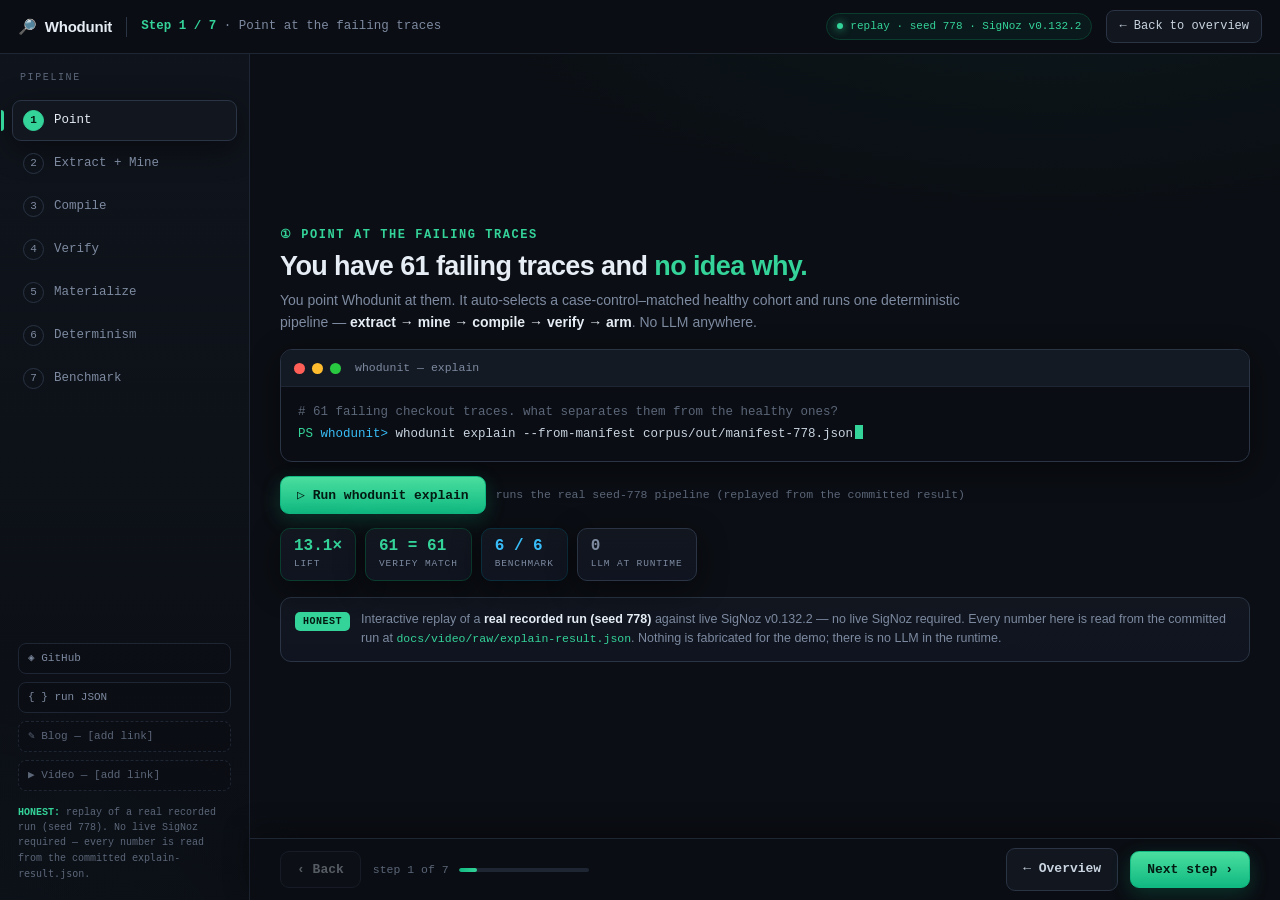
==== replay/app.html @ f4c839e6 "replay: split into a landing page + a recording-friendly app shell Rebuild the Hugging Face static S" ====
<!doctype html>
<html lang="en">
<head>
<meta charset="utf-8" />
<meta name="viewport" content="width=device-width, initial-scale=1" />
<title>Whodunit — Interactive Replay (seed 778)</title>
<meta name="description" content="Step through the real recorded seed-778 Whodunit run: point, mine, compile, verify, materialize, determinism, benchmark." />
<style>
  /* ============================================================
     Whodunit · replay app shell
     THE PAGE NEVER SCROLLS. Only .panel scrolls.
     Self-contained: no CDN, no web fonts, no network requests.
     ============================================================ */
  *, *::before, *::after { box-sizing: border-box; }
  :root{
    --bg:#0b0e14; --bg2:#0d1117; --panel:#11161f; --panel2:#0f1420; --panel3:#0a0d13;
    --line:#1e2633; --line2:#2a3444;
    --ink:#c9d4e0; --ink2:#e6edf5; --dim:#7d8aa0; --dim2:#5b6678;
    --green:#34d399; --green-d:#10b981; --green-dd:#0b3d2e;
    --amber:#d6a45a; --amber-b:#f59e0b; --amber-dd:#3d2c0d;
    --cyan:#38bdf8; --cyan-d:#0b2e3d;
    --red:#f87171; --red-d:#ef4444;
    --mono:"SFMono-Regular",Consolas,"Liberation Mono",Menlo,"DejaVu Sans Mono",monospace;
    --sans:-apple-system,BlinkMacSystemFont,"Segoe UI",Roboto,Helvetica,Arial,sans-serif;
    --shadow:0 8px 30px rgba(0,0,0,.45);
    --topbar-h:54px; --side-w:250px; --foot-h:62px;
  }

  /* ---- THE PAGE NEVER SCROLLS ---- */
  html,body{height:100%;margin:0;padding:0;overflow:hidden;}
  body{
    background:
      radial-gradient(1100px 560px at 82% -12%, rgba(16,185,129,.07), transparent 62%),
      radial-gradient(900px 500px at -12% 108%, rgba(56,189,248,.05), transparent 60%),
      var(--bg);
    color:var(--ink); font-family:var(--sans);
    font-size:14.5px; line-height:1.55; -webkit-font-smoothing:antialiased;
  }
  a{color:var(--cyan); text-decoration:none;}
  a:hover{text-decoration:underline;}
  .mono{font-family:var(--mono);}
  .sr{position:absolute;width:1px;height:1px;overflow:hidden;clip:rect(0,0,0,0);}

  /* ============ shell grid ============ */
  .shell{
    height:100%;
    display:grid;
    grid-template-columns:var(--side-w) 1fr;
    grid-template-rows:var(--topbar-h) 1fr;
    min-height:0;
  }

  /* ---- top bar ---- */
  .topbar{
    grid-column:1 / -1; grid-row:1;
    display:flex;align-items:center;gap:14px;padding:0 18px;
    background:rgba(11,14,20,.92);backdrop-filter:blur(12px);
    border-bottom:1px solid var(--line);z-index:20;min-width:0;
  }
  .wordmark{display:inline-flex;align-items:center;gap:8px;font-weight:800;font-size:15px;
    color:var(--ink2);letter-spacing:-.015em;flex:none;}
  .wordmark:hover{text-decoration:none;}
  .tb-sep{width:1px;height:20px;background:var(--line2);flex:none;}
  .tb-title{font-family:var(--mono);font-size:12.5px;color:var(--dim);min-width:0;overflow:hidden;
    text-overflow:ellipsis;white-space:nowrap;flex:1 1 auto;}
  .tb-title b{color:var(--green);}
  .tb-pill{display:inline-flex;align-items:center;gap:7px;font-family:var(--mono);font-size:11px;color:var(--green);
    border:1px solid var(--green-dd);background:rgba(16,185,129,.07);padding:4px 10px;border-radius:999px;
    white-space:nowrap;flex:none;}
  .tb-pill .dot{width:6px;height:6px;border-radius:50%;background:var(--green);box-shadow:0 0 8px var(--green);
    animation:pulse 2.4s infinite;flex:none;}
  @keyframes pulse{0%,100%{opacity:1}50%{opacity:.32}}
  .tb-back{display:inline-flex;align-items:center;gap:7px;font-family:var(--mono);font-size:12px;
    border:1px solid var(--line2);border-radius:8px;padding:6px 12px;color:var(--ink);background:var(--panel);
    white-space:nowrap;flex:none;transition:.15s;}
  .tb-back:hover{text-decoration:none;color:var(--ink2);border-color:var(--dim2);background:#151b26;}

  /* ---- left sidebar: vertical step rail ---- */
  .sidebar{
    grid-column:1; grid-row:2;
    border-right:1px solid var(--line);
    background:linear-gradient(180deg,rgba(17,22,31,.7),rgba(11,14,20,.4));
    overflow-y:auto; overflow-x:hidden; min-height:0;
    padding:16px 12px 18px; display:flex; flex-direction:column; gap:14px;
  }
  .rail-lab{font-family:var(--mono);font-size:10px;color:var(--dim2);letter-spacing:.16em;
    text-transform:uppercase;padding:0 8px;}
  .rail{display:flex;flex-direction:column;gap:2px;}
  .step-btn{position:relative;font-family:var(--mono);font-size:12.5px;color:var(--dim);background:transparent;
    border:1px solid transparent;border-radius:9px;padding:9px 10px;cursor:pointer;
    display:flex;align-items:center;gap:10px;text-align:left;width:100%;transition:.15s;}
  .step-btn .n{width:21px;height:21px;border-radius:50%;border:1px solid var(--line2);display:grid;
    place-items:center;font-size:11px;color:var(--dim);flex:none;transition:.15s;}
  .step-btn .lbl{min-width:0;overflow:hidden;text-overflow:ellipsis;white-space:nowrap;}
  .step-btn:hover{color:var(--ink2);background:rgba(255,255,255,.028);}
  .step-btn.done .n{background:var(--green-dd);border-color:var(--green-d);color:var(--green);}
  .step-btn.active{color:var(--ink2);background:var(--panel);border-color:var(--line2);box-shadow:var(--shadow);}
  .step-btn.active .n{background:var(--green);border-color:var(--green);color:#031a12;font-weight:800;}
  .step-btn.active::before{content:"";position:absolute;left:-12px;top:9px;bottom:9px;width:3px;
    border-radius:0 3px 3px 0;background:var(--green);}
  .rail-foot{margin-top:auto;display:flex;flex-direction:column;gap:8px;padding:0 6px;}
  .rail-foot a, .rail-foot span.ph{display:flex;align-items:center;gap:7px;font-family:var(--mono);font-size:11px;
    color:var(--dim);border:1px solid var(--line);border-radius:8px;padding:6px 9px;background:rgba(10,13,19,.5);}
  .rail-foot a:hover{color:var(--ink2);border-color:var(--line2);text-decoration:none;}
  .rail-foot span.ph{color:var(--dim2);border-style:dashed;}
  .rail-honest{font-family:var(--mono);font-size:10px;color:var(--dim2);line-height:1.5;padding:0 6px;}
  .rail-honest b{color:var(--green);}

  /* ---- stage column: panel (scrolls) + footbar (fixed) ---- */
  .stage{grid-column:2; grid-row:2; display:flex; flex-direction:column; min-height:0; min-width:0;}
  .panel{
    flex:1 1 auto; min-height:0; overflow-y:auto; overflow-x:hidden;
    padding:26px 30px 30px; scroll-behavior:auto;
    display:flex;
  }
  /* margin:auto (not justify-content) so a step taller than the panel is never
     clipped — auto margins resolve to 0 when free space is negative. */
  .panel-in{width:100%;max-width:1040px;margin:auto;}
  .footbar{
    flex:none;height:var(--foot-h);display:flex;align-items:center;gap:12px;padding:0 30px;
    border-top:1px solid var(--line);background:rgba(11,14,20,.94);backdrop-filter:blur(12px);
    box-shadow:0 -8px 26px rgba(0,0,0,.34);z-index:15;
  }
  .footbar .spacer{flex:1 1 auto;}
  .progress{display:flex;align-items:center;gap:10px;font-family:var(--mono);font-size:11.5px;color:var(--dim2);
    min-width:0;overflow:hidden;white-space:nowrap;}
  .pbar{width:130px;height:4px;border-radius:99px;background:var(--line);overflow:hidden;flex:none;}
  .pbar i{display:block;height:100%;background:linear-gradient(90deg,var(--green-d),var(--green));
    border-radius:99px;transition:width .34s cubic-bezier(.2,.7,.3,1);}

  /* ---- screens: cross-fade swap ---- */
  .screen{display:none;}
  .screen.active{display:block;animation:swapIn .34s cubic-bezier(.2,.7,.3,1) both;}
  @keyframes swapIn{from{opacity:0;transform:translateY(10px) scale(.995);}to{opacity:1;transform:none;}}
  @media (prefers-reduced-motion: reduce){ .screen.active{animation:none;} }
  .screen h2{font-size:12px;font-family:var(--mono);color:var(--green);letter-spacing:.13em;
    text-transform:uppercase;margin:0 0 6px;font-weight:700;}
  .screen .lead{color:var(--dim);font-size:14px;margin:0 0 16px;max-width:88ch;}
  .screen .lead b{color:var(--ink2);}
  .screen .lead code{font-family:var(--mono);font-size:13px;color:var(--green);}
  .screen h1.st{font-size:clamp(20px,2.6vw,27px);line-height:1.15;letter-spacing:-.022em;font-weight:800;
    color:var(--ink2);margin:0 0 8px;}
  .screen h1.st .accent{color:var(--green);}

  /* ---- buttons ---- */
  .btn{font-family:var(--mono);font-size:13px;cursor:pointer;border-radius:9px;padding:10px 16px;font-weight:600;
    border:1px solid var(--green-d);background:linear-gradient(180deg,rgba(16,185,129,.18),rgba(16,185,129,.05));
    color:var(--green);transition:.15s;white-space:nowrap;}
  .btn:hover{background:rgba(16,185,129,.24);box-shadow:0 0 0 3px rgba(16,185,129,.12);}
  .btn:active{transform:translateY(1px);}
  .btn[disabled]{opacity:.4;cursor:default;box-shadow:none;}
  .btn.ghost{border-color:var(--line2);color:var(--ink);background:var(--panel);}
  .btn.ghost:hover{border-color:var(--dim);background:#151b26;box-shadow:none;}
  .btn.ghost[disabled]:hover{background:var(--panel);border-color:var(--line2);}
  .btn.solid{border-color:var(--green-d);color:#031a12;background:linear-gradient(180deg,#4ade9f,var(--green-d));
    box-shadow:0 6px 20px rgba(16,185,129,.22);}
  .btn.solid:hover{box-shadow:0 8px 26px rgba(16,185,129,.3);}
  .btn.cyan{border-color:var(--cyan);color:var(--cyan);background:linear-gradient(180deg,rgba(56,189,248,.14),rgba(56,189,248,.04));}
  .btn.cyan:hover{background:rgba(56,189,248,.2);box-shadow:0 0 0 3px rgba(56,189,248,.12);}
  .actions{display:flex;flex-wrap:wrap;gap:10px;margin-top:14px;align-items:center;}
  .actions .hint{font-family:var(--mono);font-size:11.5px;color:var(--dim2);}

  /* ---- terminal window ---- */
  .term{background:var(--panel3);border:1px solid var(--line2);border-radius:12px;box-shadow:var(--shadow);overflow:hidden;}
  .term-bar{display:flex;align-items:center;gap:8px;padding:9px 13px;background:#141a24;border-bottom:1px solid var(--line);}
  .term-bar .tl{display:flex;gap:7px;}
  .term-bar .tl i{width:11px;height:11px;border-radius:50%;display:block;}
  .tl .r{background:#ff5f57}.tl .y{background:#febc2e}.tl .g{background:#28c840}
  .term-bar .ttl{font-family:var(--mono);font-size:11.5px;color:var(--dim);margin-left:6px;}
  .term-body{padding:15px 17px;font-family:var(--mono);font-size:12.5px;line-height:1.75;overflow-x:auto;}
  .term-body .prompt{color:var(--green);}
  .term-body .path{color:var(--cyan);}
  .term-body .muted{color:var(--dim2);}
  .caret{display:inline-block;width:8px;height:14px;background:var(--green);vertical-align:-2px;
    animation:blink 1.05s step-end infinite;margin-left:2px;}
  @keyframes blink{50%{opacity:0}}
  .reveal{max-height:0;overflow:hidden;transition:max-height .5s ease, opacity .4s ease;opacity:0;}
  .reveal.show{max-height:600px;opacity:1;}

  .chips{display:flex;flex-wrap:wrap;gap:9px;margin:14px 0 0;}
  .chip{display:flex;flex-direction:column;gap:2px;border:1px solid var(--line2);
    background:linear-gradient(180deg,var(--panel),var(--panel2));border-radius:10px;padding:8px 13px;box-shadow:var(--shadow);}
  .chip .cv{font-family:var(--mono);font-weight:800;font-size:16px;color:var(--ink2);line-height:1.15;}
  .chip .cl{font-family:var(--mono);font-size:9.5px;color:var(--dim);letter-spacing:.09em;text-transform:uppercase;}
  .chip.c-green{border-color:var(--green-dd);} .chip.c-green .cv{color:var(--green);}
  .chip.c-blue{border-color:var(--cyan-d);} .chip.c-blue .cv{color:var(--cyan);}
  .chip.c-dim .cv{color:var(--dim);}

  /* ---- verdict banner ---- */
  .verdict{border:1px solid var(--green-d);border-radius:10px;background:rgba(16,185,129,.06);padding:12px 15px;margin:0 0 13px;}
  .verdict .vh{font-family:var(--mono);color:var(--green);font-size:10.5px;letter-spacing:.15em;text-transform:uppercase;margin-bottom:4px;}
  .verdict .vt{font-family:var(--mono);font-size:13.5px;color:var(--ink2);}
  .verdict .vt .hl{color:var(--green);font-weight:700;}

  /* ---- elimination board ---- */
  .board-wrap{overflow-x:auto;border:1px solid var(--line2);border-radius:10px;background:var(--panel3);}
  table.board{border-collapse:collapse;width:100%;font-family:var(--mono);font-size:12px;min-width:780px;}
  table.board th{text-align:left;color:var(--ink2);font-weight:700;padding:10px 12px;border-bottom:1px solid var(--line2);background:#121822;}
  table.board th.num, table.board td.num{text-align:right;}
  table.board td{padding:7px 12px;border-bottom:1px solid rgba(30,38,51,.6);color:var(--green);vertical-align:top;}
  table.board tr.win td{background:rgba(16,185,129,.1);color:var(--green);font-weight:700;}
  table.board tr.win td:first-child{border-left:3px solid var(--green);}
  table.board td.mark{color:var(--dim2);width:26px;text-align:center;}
  table.board tr.miss td{color:var(--amber);}
  table.board tr.miss td.cand{text-decoration:line-through;text-decoration-color:rgba(214,164,90,.5);}
  table.board tr.miss td.mark{color:var(--amber);}
  table.board tbody tr:not(.win):not(.miss):nth-of-type(even) td{background:rgba(255,255,255,.022);}
  .board-foot{font-family:var(--mono);font-size:11.5px;color:var(--dim);padding:10px 13px;border-top:1px solid var(--line2);
    display:flex;flex-wrap:wrap;gap:14px;justify-content:space-between;}
  .board-foot b{color:var(--ink2);}
  .cost{color:var(--cyan);}
  .note{font-family:var(--mono);font-size:11.5px;color:var(--dim2);margin-top:9px;line-height:1.6;}
  .note b{color:var(--ink);}
  .note code{color:var(--green);}

  /* ---- compile ---- */
  .grid2{display:grid;grid-template-columns:1fr;gap:14px;}
  @media(min-width:900px){.grid2{grid-template-columns:1fr 1fr;}}
  .card{border:1px solid var(--line2);background:var(--panel);border-radius:11px;padding:14px 15px;}
  .card h3{margin:0 0 9px;font-size:11px;font-family:var(--mono);color:var(--dim);letter-spacing:.11em;text-transform:uppercase;}
  .expr{font-family:var(--mono);font-size:clamp(18px,3vw,26px);text-align:center;padding:16px 8px 8px;color:var(--ink2);letter-spacing:.02em;}
  .expr .op{color:var(--green);} .expr .A{color:#7dd3fc;} .expr .B{color:#86efac;} .expr .C{color:var(--amber-b);}
  .rsf{text-align:center;font-family:var(--mono);font-size:12px;color:var(--dim);padding-bottom:8px;}
  .rsf b{color:var(--cyan);}
  .leaf{font-family:var(--mono);font-size:12px;padding:8px 0;border-bottom:1px solid var(--line);display:flex;gap:10px;align-items:baseline;}
  .leaf:last-child{border-bottom:0;}
  .leaf .lk{flex:none;width:16px;height:16px;border-radius:4px;display:grid;place-items:center;font-size:10.5px;font-weight:800;color:#08111a;}
  .leaf .lk.A{background:#7dd3fc;} .leaf .lk.B{background:#86efac;} .leaf .lk.C{background:var(--amber-b);}
  .leaf code{color:var(--ink2);word-break:break-word;}

  /* ---- verify receipt ---- */
  .receipt{border:1px solid var(--line2);border-top:3px solid var(--amber-b);border-radius:14px;
    background:linear-gradient(180deg,var(--panel3),#0c1017);padding:22px;text-align:center;box-shadow:var(--shadow);}
  .receipt .rr{display:inline-flex;flex-wrap:wrap;gap:0;align-items:stretch;border:1px solid var(--line2);border-radius:12px;overflow:hidden;}
  .receipt .cell{padding:15px 24px;border-right:1px solid var(--line2);min-width:118px;}
  .receipt .cell:last-child{border-right:0;}
  .receipt .cell .lab{font-family:var(--mono);font-size:10.5px;color:var(--dim);letter-spacing:.12em;text-transform:uppercase;}
  .receipt .cell .val{font-family:var(--mono);font-size:30px;font-weight:800;color:var(--ink2);margin-top:4px;line-height:1.05;}
  .receipt .cell.match{background:rgba(16,185,129,.1);}
  .receipt .cell.match .val{color:var(--green);}
  .receipt .cell.match .val::before{content:"✓ ";}
  .receipt .snap{opacity:0;transform:scale(.6) translateY(8px);transition:transform .45s cubic-bezier(.2,1.3,.4,1),opacity .4s;}
  .receipt .snap.in{opacity:1;transform:none;}
  .receipt .prec{margin-top:17px;font-family:var(--mono);font-size:13.5px;color:var(--dim);opacity:0;transition:opacity .5s;}
  .receipt .prec.in{opacity:1;}
  .receipt .prec b{color:var(--green);font-size:17px;}
  .receipt .costline{margin-top:8px;font-family:var(--mono);font-size:11.5px;color:var(--cyan);opacity:0;transition:opacity .5s;}
  .receipt .costline.in{opacity:1;}
  .glow{animation:glow 1.6s ease;}
  @keyframes glow{0%{box-shadow:0 0 0 0 rgba(16,185,129,.5)}100%{box-shadow:0 0 0 22px rgba(16,185,129,0)}}
  #btnVerify{border-color:var(--amber-b);color:var(--amber-b);background:linear-gradient(180deg,rgba(245,158,11,.18),rgba(245,158,11,.05));}
  #btnVerify:hover{background:rgba(245,158,11,.24);box-shadow:0 0 0 3px rgba(245,158,11,.14);}
  section.screen[data-step="3"] h2{color:var(--amber-b);}
  section.screen[data-step="3"] .lead b{color:var(--amber-b);}

  /* ---- materialize ---- */
  section.screen[data-step="4"] h2{color:var(--cyan);}
  .tabs{display:flex;gap:6px;margin-bottom:13px;flex-wrap:wrap;}
  .tab{font-family:var(--mono);font-size:12px;color:var(--dim);background:var(--panel);border:1px solid var(--line2);
    border-radius:8px;padding:8px 13px;cursor:pointer;transition:.15s;}
  .tab:hover{color:var(--ink2);}
  .tab.active{color:var(--cyan);border-color:var(--cyan);background:var(--cyan-d);}
  .tpane{display:none;} .tpane.active{display:block;}
  .permalink{font-family:var(--mono);font-size:11px;word-break:break-all;color:var(--dim);background:var(--panel3);
    border:1px solid var(--line);border-top:3px solid var(--cyan);border-radius:9px;padding:12px 14px;max-height:132px;overflow:auto;}
  .permalink .host{color:var(--cyan);}
  .json{font-family:var(--mono);font-size:11.5px;line-height:1.65;background:var(--panel3);border:1px solid var(--line);
    border-radius:10px;padding:14px;overflow-x:auto;white-space:pre;}
  .json .k{color:#7dd3fc;} .json .s{color:var(--green);} .json .fire{color:var(--red);font-weight:700;}
  .firing-pill{display:inline-flex;align-items:center;gap:8px;font-family:var(--mono);font-size:11.5px;color:var(--amber-b);
    border:1px solid #5a4114;background:rgba(245,158,11,.09);border-radius:999px;padding:5px 12px;margin-bottom:11px;}
  .firing-pill .d{width:7px;height:7px;border-radius:50%;background:var(--amber-b);box-shadow:0 0 8px var(--amber-b);animation:pulse 1.3s infinite;}
  .firing-pill .sev{color:var(--red);font-weight:700;}
  details.jdetails{border:1px solid var(--line);border-radius:10px;background:var(--panel3);overflow:hidden;}
  details.jdetails > summary{list-style:none;cursor:pointer;font-family:var(--mono);font-size:11.5px;color:var(--dim);
    padding:10px 13px;display:flex;align-items:center;gap:8px;user-select:none;background:var(--panel);}
  details.jdetails > summary::-webkit-details-marker{display:none;}
  details.jdetails > summary::before{content:"▸";color:var(--amber-b);transition:transform .18s;}
  details.jdetails[open] > summary::before{transform:rotate(90deg);}
  details.jdetails > summary:hover{color:var(--ink2);}
  details.jdetails .json{border:0;border-radius:0;border-top:1px solid var(--line);}
  .tpane[data-t="alert"] .json{border-top:3px solid var(--amber-b);}
  .shot{border:1px solid var(--line2);border-radius:10px;overflow:hidden;margin-top:11px;}
  .shot img{display:block;width:100%;height:auto;}
  .shot .cap{font-family:var(--mono);font-size:11px;color:var(--dim);padding:8px 12px;background:var(--panel);border-top:1px solid var(--line);}
  details.shotbox{border:1px solid var(--line);border-radius:10px;background:var(--panel3);overflow:hidden;margin-top:12px;}
  details.shotbox > summary{list-style:none;cursor:pointer;font-family:var(--mono);font-size:11.5px;color:var(--dim);
    padding:10px 13px;display:flex;align-items:center;gap:8px;user-select:none;background:var(--panel);}
  details.shotbox > summary::-webkit-details-marker{display:none;}
  details.shotbox > summary::before{content:"▸";color:var(--green);transition:transform .18s;}
  details.shotbox[open] > summary::before{transform:rotate(90deg);}
  details.shotbox > summary:hover{color:var(--ink2);}
  details.shotbox img{display:block;width:100%;height:auto;border-top:1px solid var(--line);}

  /* ---- determinism ---- */
  .hashbox{border:1px solid var(--line2);border-radius:12px;background:var(--panel3);padding:20px;text-align:center;box-shadow:var(--shadow);}
  .hashbox .hl{font-family:var(--mono);font-size:10.5px;color:var(--dim);letter-spacing:.13em;text-transform:uppercase;}
  .hashval{font-family:var(--mono);font-size:clamp(11px,2.2vw,16px);word-break:break-all;color:var(--green);
    margin:11px auto;max-width:640px;letter-spacing:.5px;transition:opacity .3s;}
  .runrow{display:flex;flex-wrap:wrap;gap:10px;align-items:center;justify-content:center;margin-top:4px;}
  .runlog{font-family:var(--mono);font-size:11.5px;color:var(--dim);margin:14px auto 0;text-align:left;max-width:640px;}
  .runlog div{padding:3px 0;border-bottom:1px solid var(--line);}
  .runlog .ok{color:var(--green);}

  /* ---- benchmark ---- */
  .bench-wrap{overflow-x:auto;border:1px solid var(--line2);border-radius:10px;background:var(--panel3);}
  table.bench{border-collapse:collapse;width:100%;font-family:var(--mono);font-size:12px;min-width:720px;}
  table.bench th{background:#121822;color:var(--ink2);text-align:left;padding:10px 12px;border-bottom:1px solid var(--line2);font-weight:700;}
  table.bench td{padding:9px 12px;border-bottom:1px solid rgba(30,38,51,.6);color:var(--dim);}
  table.bench tr:last-child td{border-bottom:0;}
  table.bench td.ok{color:var(--green);font-weight:700;}
  table.bench td.abst{color:var(--cyan);}
  table.bench .fail{color:var(--amber);}
  table.bench tr.flag td{background:rgba(16,185,129,.05);}
  .bench-tot{font-family:var(--mono);font-size:12.5px;color:var(--green);margin-top:12px;text-align:center;font-weight:700;}

  /* ---- honest strip inside panel ---- */
  .honest-inline{border:1px solid var(--line2);background:linear-gradient(180deg,var(--panel),var(--panel2));
    border-radius:11px;padding:12px 14px;margin:16px 0 0;font-size:12.5px;color:var(--dim);
    display:flex;gap:11px;align-items:flex-start;}
  .honest-inline .badge{flex:none;font-family:var(--mono);font-size:10px;color:#031a12;background:var(--green);
    border-radius:5px;padding:2px 8px;font-weight:800;margin-top:2px;letter-spacing:.05em;}
  .honest-inline b{color:var(--ink2);}
  .honest-inline code{color:var(--green);font-family:var(--mono);font-size:11.5px;}

  /* ============ mobile: sidebar → horizontal rail ============ */
  @media(max-width:820px){
    :root{--topbar-h:50px; --foot-h:58px;}
    .shell{grid-template-columns:1fr; grid-template-rows:var(--topbar-h) auto 1fr;}
    .topbar{grid-column:1;grid-row:1;padding:0 12px;gap:9px;}
    .tb-title{display:none;}
    .tb-pill{display:none;}
    .sidebar{
      grid-column:1;grid-row:2;border-right:0;border-bottom:1px solid var(--line);
      flex-direction:row;align-items:center;gap:0;padding:8px 10px;
      overflow-x:auto;overflow-y:hidden;
    }
    .rail-lab, .rail-foot, .rail-honest{display:none;}
    .rail{flex-direction:row;gap:6px;min-width:max-content;}
    .step-btn{padding:7px 11px;font-size:12px;}
    .step-btn.active::before{display:none;}
    .stage{grid-column:1;grid-row:3;}
    .panel{padding:18px 14px 22px;}
    .footbar{padding:0 14px;gap:9px;}
    .progress .ptxt{display:none;}
    .pbar{width:74px;}
    .btn{padding:9px 13px;font-size:12.5px;}
  }
  @media(max-width:440px){
    .wordmark span{display:none;}
    .receipt .cell{padding:12px 15px;min-width:96px;}
    .receipt .cell .val{font-size:24px;}
  }
</style>
</head>
<body>

<div class="shell">

  <!-- ================= top bar ================= -->
  <header class="topbar">
    <a class="wordmark" href="index.html">🔎 <span>Whodunit</span></a>
    <span class="tb-sep"></span>
    <div class="tb-title" id="tbTitle"><b>Step 1 / 7</b> · Point at the failing traces</div>
    <span class="tb-pill"><span class="dot"></span>replay · seed 778 · SigNoz v0.132.2</span>
    <a class="tb-back" href="index.html">← Back to overview</a>
  </header>

  <!-- ================= left sidebar (step rail) ================= -->
  <aside class="sidebar" aria-label="Pipeline steps">
    <div class="rail-lab">Pipeline</div>
    <div class="rail" id="rail"></div>
    <div class="rail-foot">
      <a href="https://github.com/wiz-abhi/WhodUnit" target="_blank" rel="noopener">◈ GitHub</a>
      <a href="data/explain-result.json" target="_blank" rel="noopener">{ } run JSON</a>
      <span class="ph" title="Fill in after publishing">✎ Blog — [add link]</span>
      <span class="ph" title="Fill in after uploading">▶ Video — [add link]</span>
    </div>
    <div class="rail-honest"><b>HONEST:</b> replay of a real recorded run (seed 778). No live SigNoz required — every number is read from the committed <code>explain-result.json</code>.</div>
  </aside>

  <!-- ================= stage: scrollable panel + fixed footbar ================= -->
  <section class="stage">

    <div class="panel" id="panel">
      <div class="panel-in">

        <!-- 0 · POINT -->
        <section class="screen active" data-step="0">
          <h2>① Point at the failing traces</h2>
          <h1 class="st">You have 61 failing traces and <span class="accent">no idea why.</span></h1>
          <p class="lead">You point Whodunit at them. It auto-selects a case-control–matched healthy cohort and runs one deterministic pipeline — <b>extract → mine → compile → verify → arm</b>. No LLM anywhere.</p>
          <div class="term">
            <div class="term-bar"><span class="tl"><i class="r"></i><i class="y"></i><i class="g"></i></span><span class="ttl">whodunit — explain</span></div>
            <div class="term-body">
              <div><span class="muted"># 61 failing checkout traces. what separates them from the healthy ones?</span></div>
              <div><span class="prompt">PS</span> <span class="path">whodunit&gt;</span> whodunit explain --from-manifest corpus/out/manifest-778.json<span id="caret0" class="caret"></span></div>
              <div id="run0out" class="reveal"></div>
            </div>
          </div>
          <div class="actions">
            <button class="btn solid" id="btnRun0">▷ Run whodunit explain</button>
            <span class="hint">runs the real seed-778 pipeline (replayed from the committed result)</span>
          </div>
          <div class="chips">
            <div class="chip c-green"><span class="cv">13.1×</span><span class="cl">lift</span></div>
            <div class="chip c-green"><span class="cv">61 = 61</span><span class="cl">verify match</span></div>
            <div class="chip c-blue"><span class="cv">6 / 6</span><span class="cl">benchmark</span></div>
            <div class="chip c-dim"><span class="cv">0</span><span class="cl">LLM at runtime</span></div>
          </div>
          <div class="honest-inline">
            <span class="badge">HONEST</span>
            <div>Interactive replay of a <b>real recorded run (seed 778)</b> against live SigNoz v0.132.2 — no live SigNoz required. Every number here is read from the committed run at <code>docs/video/raw/explain-result.json</code>. Nothing is fabricated for the demo; there is no LLM in the runtime.</div>
          </div>
        </section>

        <!-- 1 · EXTRACT + MINE -->
        <section class="screen" data-step="1">
          <h2>② Extract + mine → the elimination board</h2>
          <p class="lead">One <b>clickhouse_sql</b> scan builds a per-trace boolean matrix (span predicates, parent→child edges, log features — joined by <code>trace_id</code> in the same store). FP-growth then enumerates the <b>complete</b> itemset lattice before any test runs, so the FDR control is valid. It shows its work: the obvious single-predicate answers are eliminated because each appears in <b>both</b> cohorts. Only the conjunction survives.</p>

          <div class="verdict">
            <div class="vh">whodunit · verdict</div>
            <div class="vt"><span class="hl">DISCRIMINATOR</span> — the culprit is WITH edge <span class="hl">payment ⇒ redis-retry</span> AND WITHOUT <span class="hl">flag-service</span> &nbsp;(lift <span class="hl">13.1×</span>)</div>
          </div>

          <div class="board-wrap">
            <table class="board" id="boardTable">
              <thead><tr>
                <th class="mark"></th><th>candidate itemset</th>
                <th class="num">lift</th><th class="num">95% CI</th>
                <th class="num">bad</th><th class="num">healthy</th><th>verdict</th>
              </tr></thead>
              <tbody id="boardBody"></tbody>
            </table>
            <div class="board-foot">
              <span><b id="famN">7,806</b> candidate itemsets enumerated · <b id="featN">36</b> features · <b id="survN">6</b> survivors</span>
              <span class="cost">cost meter: one scan, <b id="rowsN" style="color:var(--cyan)">163,464</b> rows, <b id="msN" style="color:var(--cyan)">1,843</b> ms</span>
            </div>
          </div>
          <p class="note">Rows marked <span style="color:var(--amber)">✗</span> are near-misses struck out: adding a duration bucket to the winning pair changes nothing (same 61 / 0), so they are dominated and pruned. Single-predicate candidates never even reach here — each appears in both cohorts.</p>
          <details class="shotbox">
            <summary>the same board, as the CLI actually printed it</summary>
            <img src="assets/elimination-board.png" alt="The Whodunit CLI elimination board" loading="lazy" />
          </details>
        </section>

        <!-- 2 · COMPILE -->
        <section class="screen" data-step="2">
          <h2>③ Compile → a trace-operator query you own</h2>
          <p class="lead">The crown jewel. The winning itemset is lowered into a valid SigNoz <b>builder_trace_operator</b> envelope — respecting engine constraints (operator direction, left-bias, trace-scoped NOT) that were recovered by probing the live v0.132.2 engine.</p>
          <div class="grid2">
            <div class="card">
              <h3>compiled expression</h3>
              <div class="expr">( <span class="A">A</span> <span class="op">⇒</span> <span class="B">B</span> ) <span class="op">&amp;&amp;</span> <span class="op">NOT</span> <span class="C">C</span></div>
              <div class="rsf">returnSpansFrom = <b>A</b> &nbsp;·&nbsp; count_distinct(trace_id)</div>
            </div>
            <div class="card">
              <h3>leaf queries</h3>
              <div class="leaf"><span class="lk A">A</span><code>service.name = 'shop-payment'</code></div>
              <div class="leaf"><span class="lk B">B</span><code>name = 'redis-retry'</code></div>
              <div class="leaf"><span class="lk C">C</span><code>service.name = 'shop-flag-service' AND name = 'GET /flags/evaluate'</code></div>
            </div>
          </div>
          <p class="note">⇒ is the <b>direct</b> (single-hop) descendant operator; the outcome operand is normalised <b>left</b> so a real Trace Explorer link returns the right spans. Absence is only expressible anchored to a positive operand — a bare <code>NOT C</code> returns zero and is refused.</p>
        </section>

        <!-- 3 · VERIFY -->
        <section class="screen" data-step="3">
          <h2>④ Verify — mined vs the live engine</h2>
          <p class="lead">The synthesized query is not trusted — it is <b>run against SigNoz</b> as a scalar <code>count_distinct(trace_id)</code> and asserted equal to the miner's own local count. This is the differential receipt. It is the whole thesis in one row.</p>
          <div class="receipt" id="receipt">
            <div class="rr">
              <div class="cell snap" data-d="0"><div class="lab">mined</div><div class="val">61</div></div>
              <div class="cell snap" data-d="1"><div class="lab">SigNoz</div><div class="val">61</div></div>
              <div class="cell match snap" data-d="2"><div class="lab">verdict</div><div class="val">MATCH</div></div>
            </div>
            <div class="prec" id="precLine">precision <b>1.00</b> &nbsp;·&nbsp; recall <b>1.00</b> &nbsp;·&nbsp; 61 bad / 0 healthy</div>
            <div class="costline" id="costLine">verified live · 46,805 rows scanned</div>
          </div>
          <div class="actions">
            <button class="btn" id="btnVerify">▷ Run differential verification</button>
            <span class="hint">the flat baseline returns precision 0.17 here — it cannot see the conjunction</span>
          </div>
        </section>

        <!-- 4 · MATERIALIZE -->
        <section class="screen" data-step="4">
          <h2>⑤ Materialize — the artifact, not a paragraph</h2>
          <p class="lead">The deliverable is a Query Builder artifact you keep: a Trace Explorer permalink, a dashboard panel, and an armed v2alpha1 alert whose webhook fired end-to-end at <b>t+182s</b>.</p>
          <div class="tabs">
            <button class="tab active" data-t="perm">Trace Explorer permalink</button>
            <button class="tab" data-t="alert">Armed alert · firing webhook</button>
          </div>
          <div class="tpane active" data-t="perm">
            <div class="permalink" id="permBox"></div>
            <a class="btn cyan" id="permOpen" href="#" target="_blank" rel="noopener" style="display:inline-block;margin-top:11px;text-decoration:none;">↗ Open in a real SigNoz UI</a>
            <p class="note">This is the exact link Whodunit emitted (from <code>docs/video/raw/permalink.txt</code>). It resolves against a running SigNoz at <b style="color:var(--cyan)">localhost:8080</b> — the dev stack the run was recorded on — so it opens a real Trace Explorer, not a mock.</p>
            <div class="shot"><img src="assets/operator-probe.png" alt="Trace-operator query executing in the SigNoz Query Builder" loading="lazy" /><div class="cap">the compiled (A ⇒ B) &amp;&amp; NOT C running live in the SigNoz Query Builder</div></div>
          </div>
          <div class="tpane" data-t="alert">
            <div class="firing-pill"><span class="d"></span>FIRING · <span class="sev">critical</span> · caught at POST /whodunit (4,282 B)</div>
            <details class="jdetails" open>
              <summary>webhook payload · docs/video/raw/webhook.log</summary>
              <div class="json" id="webhookBox"></div>
            </details>
            <p class="note">Real captured webhook body from <code>docs/video/raw/webhook.log</code> — a v2alpha1 rule on the compiled discriminator delivered end-to-end.</p>
            <div class="shot"><img src="assets/alert-firing.png" alt="The armed rule in SigNoz breaching both thresholds, and the delivered webhook body" loading="lazy" /><div class="cap">the armed rule breaching WARN + CRIT thresholds → the delivered webhook</div></div>
          </div>
        </section>

        <!-- 5 · DETERMINISM -->
        <section class="screen" data-step="5">
          <h2>⑥ Determinism — same input, same verdict</h2>
          <p class="lead">There is no LLM and no randomness in the runtime. The same input plus seed always produces the <b>identical verdict hash</b>. Run it as many times as you like — it never drifts.</p>
          <div class="hashbox">
            <div class="hl">verdict hash · sha-256</div>
            <div class="hashval" id="hashVal">95f8835759e2865ec90f17b45df7f1f74f9944484bad4f014e0f209826f91fb5</div>
            <div class="runrow">
              <button class="btn" id="btnRerun">↻ Run again</button>
              <span class="hint" id="runCount">run #1 · hash stable</span>
            </div>
            <div class="runlog" id="runLog"></div>
          </div>
        </section>

        <!-- 6 · BENCHMARK -->
        <section class="screen" data-step="6">
          <h2>⑦ Benchmark — 6 / 6, honestly scored</h2>
          <p class="lead">Six scenarios run live against the stack, each scored against a machine-checkable ground-truth manifest, with a properly-implemented BubbleUp-style flat baseline for comparison. Whodunit nails the conjunction the baseline can't see, ties on single-feature faults (their home turf), and takes the honesty path — abstain / partial, never a false culprit — where a confident answer would be wrong.</p>
          <div class="bench-wrap">
            <table class="bench">
              <thead><tr><th>scenario</th><th>ground truth</th><th>whodunit</th><th>recall</th><th>flat baseline</th><th>outcome</th></tr></thead>
              <tbody id="benchBody"></tbody>
            </table>
          </div>
          <div class="bench-tot">6 / 6 scenarios pass · recall stays 1.00 on every expressible fault · baseline never clears the 0.80 precision gate on the conjunction</div>
          <p class="note">The flagship replay above is <b>seed 778</b> (61 bad traces). The benchmark aggregates six scenarios at their own seeds 101–106 — e.g. <code>conditional_dep</code> at seed 101 has 89 bad traces. Counts vary with seed; the invariants do not. Full table: <a href="https://github.com/wiz-abhi/WhodUnit/blob/main/benchmark/REPORT.md" target="_blank" rel="noopener">benchmark/REPORT.md</a>.</p>
          <details class="shotbox">
            <summary>the benchmark as the harness printed it</summary>
            <img src="assets/benchmark.png" alt="The Whodunit six-scenario benchmark output" loading="lazy" />
          </details>
        </section>

      </div>
    </div>

    <!-- ---- fixed footer controls (never scroll away) ---- -->
    <div class="footbar">
      <button class="btn ghost" id="prevBtn">‹ Back</button>
      <div class="progress"><span class="ptxt" id="progTxt">step 1 of 7</span><span class="pbar"><i id="progBar" style="width:14%"></i></span></div>
      <span class="spacer"></span>
      <a class="btn ghost" href="index.html" style="text-decoration:none;display:inline-block;">← Overview</a>
      <button class="btn solid" id="nextBtn">Next step ›</button>
    </div>

  </section>
</div>

<script>
/* ============================================================
   All values below are copied verbatim from the committed run
   docs/video/raw/explain-result.json (seed 778). No fetch is
   used, so the page renders identically offline / over file://.
   ============================================================ */
const DATA = {
  verdict_hash: "95f8835759e2865ec90f17b45df7f1f74f9944484bad4f014e0f209826f91fb5",
  family_size: 7806, n_features: 36,
  bad: 61, healthy: 0,
  lift: "13.1", ci: "[10.8, 17.2]",
  scan_rows: 163464, scan_ms: 1843, verify_rows: 46805,
  // the 6 survivors (mine_result_findings) — winner is index 1 (chosen_finding)
  survivors: [
    "edge payment ⇒ redis-retry  AND NOT edge checkout ⇒ GET /flags/evaluate",
    "edge payment ⇒ redis-retry  AND NOT span flag-service · GET /flags/evaluate",
    "edge payment ⇒ redis-retry  AND NOT svc shop-flag-service",
    "span payment · redis-retry  AND NOT edge checkout ⇒ GET /flags/evaluate",
    "span payment · redis-retry  AND NOT span flag-service · GET /flags/evaluate",
    "span payment · redis-retry  AND NOT svc shop-flag-service"
  ],
  winnerIndex: 1,
  // near_misses (struck out) — dur-bucket supersets, dominated & pruned
  nearMisses: [
    "dur [0,1.05ms)  AND edge payment ⇒ redis-retry  AND NOT edge checkout ⇒ GET /flags/evaluate",
    "dur [0,1.05ms)  AND span payment · redis-retry  AND NOT span flag-service · GET /flags/evaluate",
    "dur [17.3ms,∞)  AND edge payment ⇒ redis-retry  AND NOT svc shop-flag-service",
    "dur [17.3ms,∞)  AND span payment · redis-retry  AND NOT edge checkout ⇒ GET /flags/evaluate"
  ]
};

const STEPS = ["Point","Extract + Mine","Compile","Verify","Materialize","Determinism","Benchmark"];
const TITLES = [
  "Point at the failing traces",
  "Extract + mine → the elimination board",
  "Compile → a trace-operator query you own",
  "Verify — mined vs the live engine",
  "Materialize — the artifact, not a paragraph",
  "Determinism — same input, same verdict",
  "Benchmark — 6 / 6, honestly scored"
];
let cur = 0, maxSeen = 0;

const panel = document.getElementById('panel');

/* ---- build the vertical step rail ---- */
const rail = document.getElementById('rail');
STEPS.forEach((s,i)=>{
  const b=document.createElement('button');
  b.className='step-btn'; b.dataset.i=i; b.type='button';
  b.innerHTML=`<span class="n">${i+1}</span><span class="lbl">${s}</span>`;
  b.onclick=()=>go(i);
  rail.appendChild(b);
});

/* ============================================================
   go(i) — swap the step content.
   CRITICAL: never window.scrollTo / scrollIntoView. The page has
   overflow:hidden and cannot scroll; only the main panel scrolls,
   and we reset ITS scrollTop so the camera frame never moves.
   ============================================================ */
function go(i){
  i = Math.max(0, Math.min(STEPS.length-1, i));
  cur = i; maxSeen = Math.max(maxSeen, i);

  document.querySelectorAll('.screen').forEach(s=>{
    s.classList.toggle('active', +s.dataset.step === i);
  });
  document.querySelectorAll('.step-btn').forEach((b,bi)=>{
    b.classList.toggle('active', bi===i);
    b.classList.toggle('done', bi<i || (bi<=maxSeen && bi!==i));
  });

  document.getElementById('tbTitle').innerHTML = `<b>Step ${i+1} / ${STEPS.length}</b> · ${TITLES[i]}`;
  document.getElementById('progTxt').textContent = `step ${i+1} of ${STEPS.length}`;
  document.getElementById('progBar').style.width = Math.round(((i+1)/STEPS.length)*100) + '%';

  document.getElementById('prevBtn').disabled = (i===0);
  document.getElementById('nextBtn').textContent = (i===STEPS.length-1) ? 'Back to start ↺' : 'Next step ›';

  /* the ONLY scroll reset in the app — the panel, never the window */
  panel.scrollTop = 0;

  if(i===1) renderBoard();
  if(i===4) renderMaterialize();
}
document.getElementById('nextBtn').onclick = ()=>{ cur===STEPS.length-1 ? go(0) : go(cur+1); };
document.getElementById('prevBtn').onclick = ()=> go(cur-1);

/* keyboard: ← / → step through (handy while recording) */
document.addEventListener('keydown', e=>{
  if(e.target && /^(INPUT|TEXTAREA|SELECT)$/.test(e.target.tagName)) return;
  if(e.key==='ArrowRight'){ if(cur<STEPS.length-1) go(cur+1); }
  else if(e.key==='ArrowLeft'){ if(cur>0) go(cur-1); }
});

/* ---- step 0: run animation ---- */
document.getElementById('btnRun0').onclick=function(){
  this.disabled=true;
  const caret=document.getElementById('caret0'); caret.style.display='none';
  const out=document.getElementById('run0out');
  const lines=[
    ['<span class="muted">→ extract</span>  one clickhouse_sql scan · 163,464 rows · 1,843 ms',120],
    ['<span class="muted">→ mine</span>     7,806 candidate itemsets · 36 features · FP-growth lattice',180],
    ['<span class="muted">→ compile</span>  (A ⇒ B) && NOT C  ·  returnSpansFrom = A',180],
    ['<span class="muted">→ verify</span>   mined 61 == SigNoz 61  <span style="color:var(--green)">MATCH</span>',180],
    ['<span style="color:var(--green)">✓ DISCRIMINATOR</span>  lift 13.1× · precision 1.00 · recall 1.00',160],
    ['<span class="muted">verdict hash</span> 95f8835…  <span class="muted">(deterministic)</span>',120]
  ];
  out.classList.add('show'); let html='';
  let d=200;
  lines.forEach((ln)=>{ setTimeout(()=>{ html+=`<div>${ln[0]}</div>`; out.innerHTML=html; }, d); d+=ln[1]+260; });
  setTimeout(()=>{
    html+=`<div style="margin-top:8px;color:var(--dim)">↳ step through each stage, or hit <b style="color:var(--green)">Next step</b>.</div>`;
    out.innerHTML=html; go(1);
  }, d+150);
};

/* ---- step 1: elimination board ---- */
let boardBuilt=false;
function renderBoard(){
  if(boardBuilt) return; boardBuilt=true;
  document.getElementById('famN').textContent=DATA.family_size.toLocaleString();
  document.getElementById('featN').textContent=DATA.n_features;
  document.getElementById('survN').textContent=DATA.survivors.length;
  document.getElementById('rowsN').textContent=DATA.scan_rows.toLocaleString();
  document.getElementById('msN').textContent=DATA.scan_ms.toLocaleString();
  const body=document.getElementById('boardBody');
  const row=(mark,cand,cls)=>`<tr class="${cls}">
    <td class="mark">${mark}</td>
    <td class="cand">${cand}</td>
    <td class="num"><span class="lift">${DATA.lift}×</span></td>
    <td class="num">${DATA.ci}</td>
    <td class="num">${DATA.bad}</td>
    <td class="num">${DATA.healthy}</td>
    <td>discriminator</td></tr>`;
  let html='';
  DATA.survivors.forEach((c,i)=>{
    const win = i===DATA.winnerIndex;
    html+=row(win?'▸':'', c, win?'win':'');
  });
  DATA.nearMisses.forEach(c=>{ html+=row('✗', c, 'miss'); });
  body.innerHTML=html;
}

/* ---- step 3: verify receipt snap-in ---- */
let verified=false;
document.getElementById('btnVerify').onclick=function(){
  this.disabled=true;
  const cells=[...document.querySelectorAll('#receipt .snap')];
  cells.forEach(c=>c.classList.remove('in'));
  document.getElementById('precLine').classList.remove('in');
  document.getElementById('costLine').classList.remove('in');
  cells.forEach((c,i)=> setTimeout(()=>{
    c.classList.add('in');
    if(i===2){ c.classList.add('glow'); setTimeout(()=>c.classList.remove('glow'),1700); }
  }, 260*i + 200));
  setTimeout(()=>document.getElementById('precLine').classList.add('in'), 260*3+300);
  setTimeout(()=>document.getElementById('costLine').classList.add('in'), 260*3+650);
  verified=true;
};

/* ---- step 4: materialize (permalink + webhook) ---- */
let matBuilt=false;
function renderMaterialize(){
  if(matBuilt) return; matBuilt=true;
  const permBox=document.getElementById('permBox');
  permBox.innerHTML = '<span class="host">http://localhost:8080</span>/traces-explorer?compositeQuery=%257B%2522queryType%2522%253A%2522builder%2522%252C%2522builder%2522%253A%257B%2522queryData%2522%253A%255B…A: service.name=%27shop-payment%27 … B: name=%27redis-retry%27 … C: service.name=%27shop-flag-service%27 AND name=%27GET /flags/evaluate%27 … queryTraceOperator: %2528A %253D%253E B%2529 %2526%2526 NOT C, returnSpansFrom=A %255D%257D&startTime=1784957400000&endTime=1784957940000';
  document.getElementById('permOpen').href = REAL_PERMALINK;

  const wh=document.getElementById('webhookBox');
  wh.innerHTML = [
    '{',
    '  <span class="k">"receiver"</span>: <span class="s">"whodunit-default"</span>,',
    '  <span class="k">"status"</span>: <span class="fire">"firing"</span>,',
    '  <span class="k">"alerts"</span>: [{',
    '    <span class="k">"status"</span>: <span class="fire">"firing"</span>,',
    '    <span class="k">"labels"</span>: {',
    '      <span class="k">"alertname"</span>: <span class="s">"whodunit: (A =&gt; B) &amp;&amp; NOT C"</span>,',
    '      <span class="k">"ruleId"</span>: <span class="s">"019f97f7-f80b-7559-b585-8b0526accf71"</span>,',
    '      <span class="k">"severity"</span>: <span class="s">"critical"</span>,',
    '      <span class="k">"team"</span>: <span class="s">"whodunit"</span>,',
    '      <span class="k">"threshold.name"</span>: <span class="s">"warning"</span>',
    '    },',
    '    <span class="k">"annotations"</span>: {',
    '      <span class="k">"description"</span>: <span class="s">"Whodunit discriminator (A =&gt; B) &amp;&amp; NOT C — count_distinct(trace_id) of matching traces."</span>,',
    '      <span class="k">"summary"</span>: <span class="s">"Whodunit: (A =&gt; B) &amp;&amp; NOT C is firing."</span>,',
    '      <span class="k">"related_traces"</span>: <span class="s">"http://localhost:8080/traces-explorer?compositeQuery=…"</span>',
    '    },',
    '    <span class="k">"startsAt"</span>: <span class="s">"2026-07-25T06:33:29.361390944Z"</span>,',
    '    <span class="k">"fingerprint"</span>: <span class="s">"ad04ee00d16a72a0"</span>',
    '  }],',
    '  <span class="k">"externalURL"</span>: <span class="s">"http://localhost:8080"</span>, <span class="k">"version"</span>: <span class="s">"4"</span>',
    '}'
  ].join('\n');
}
/* the exact committed permalink string (docs/video/raw/permalink.txt) */
const REAL_PERMALINK = "http://localhost:8080/traces-explorer?compositeQuery=%257B%2522queryType%2522%253A%2522builder%2522%252C%2522builder%2522%253A%257B%2522queryData%2522%253A%255B%257B%2522dataSource%2522%253A%2522traces%2522%252C%2522queryName%2522%253A%2522A%2522%252C%2522filter%2522%253A%257B%2522expression%2522%253A%2522deployment.environment%2520%253D%2520%2527whodunit-demo%2527%2520AND%2520service.name%2520%253D%2520%2527shop-payment%2527%2522%257D%257D%255D%257D&startTime=1784957400000&endTime=1784957940000";

/* materialize tabs */
document.querySelectorAll('.tab').forEach(t=>{
  t.onclick=()=>{
    document.querySelectorAll('.tab').forEach(x=>x.classList.toggle('active',x===t));
    document.querySelectorAll('.tpane').forEach(p=>p.classList.toggle('active',p.dataset.t===t.dataset.t));
  };
});

/* ---- step 5: determinism re-run ---- */
let runN=1;
const runLog=document.getElementById('runLog');
document.getElementById('btnRerun').onclick=function(){
  runN++;
  const hv=document.getElementById('hashVal');
  hv.style.opacity=0;
  setTimeout(()=>{ hv.textContent=DATA.verdict_hash; hv.style.opacity=1; },140);
  document.getElementById('runCount').textContent=`run #${runN} · hash stable`;
  const line=document.createElement('div');
  line.innerHTML=`run #${runN}: <span class="ok">95f8835…f91fb5 ✓ identical</span> <span style="color:var(--dim2)">(no drift)</span>`;
  runLog.prepend(line);
  if(runLog.children.length>5) runLog.removeChild(runLog.lastChild);
};

/* ---- step 6: benchmark ---- */
const BENCH=[
  ["conditional_dep","discriminator","discriminator ✓","1.00","0.23 / 1.00","FAILS",true,"ok"],
  ["new_edge","discriminator","discriminator ✓","1.00","1.00 / 1.00","ties","","ok"],
  ["cache_bypass","discriminator","discriminator ✓","1.00","1.00 / 1.00","ties","","ok"],
  ["retry_storm","abstain","partial ✓","—","0.21 / 0.99","FAILS","","abst"],
  ["decoys","abstain","abstain ✓","—","0.29 / 0.85","FAILS","","abst"],
  ["null_scenario","abstain","abstain ✓","—","0.14 / 0.77","FAILS","","abst"]
];
document.getElementById('benchBody').innerHTML = BENCH.map(r=>{
  const outClass = 'fail';
  const outTxt = r[5]==='ties' ? 'baseline ties' : 'baseline fails';
  return `<tr class="${r[6]?'flag':''}">
    <td style="color:var(--ink2)">${r[0]}</td>
    <td>${r[1]}</td>
    <td class="${r[7]}">${r[2]}</td>
    <td style="color:var(--ink2)">${r[3]}</td>
    <td>${r[4]}</td>
    <td class="${outClass}">${outTxt}</td></tr>`;
}).join('');

/* init */
go(0);
document.getElementById('prevBtn').disabled=true;
</script>
</body>
</html>
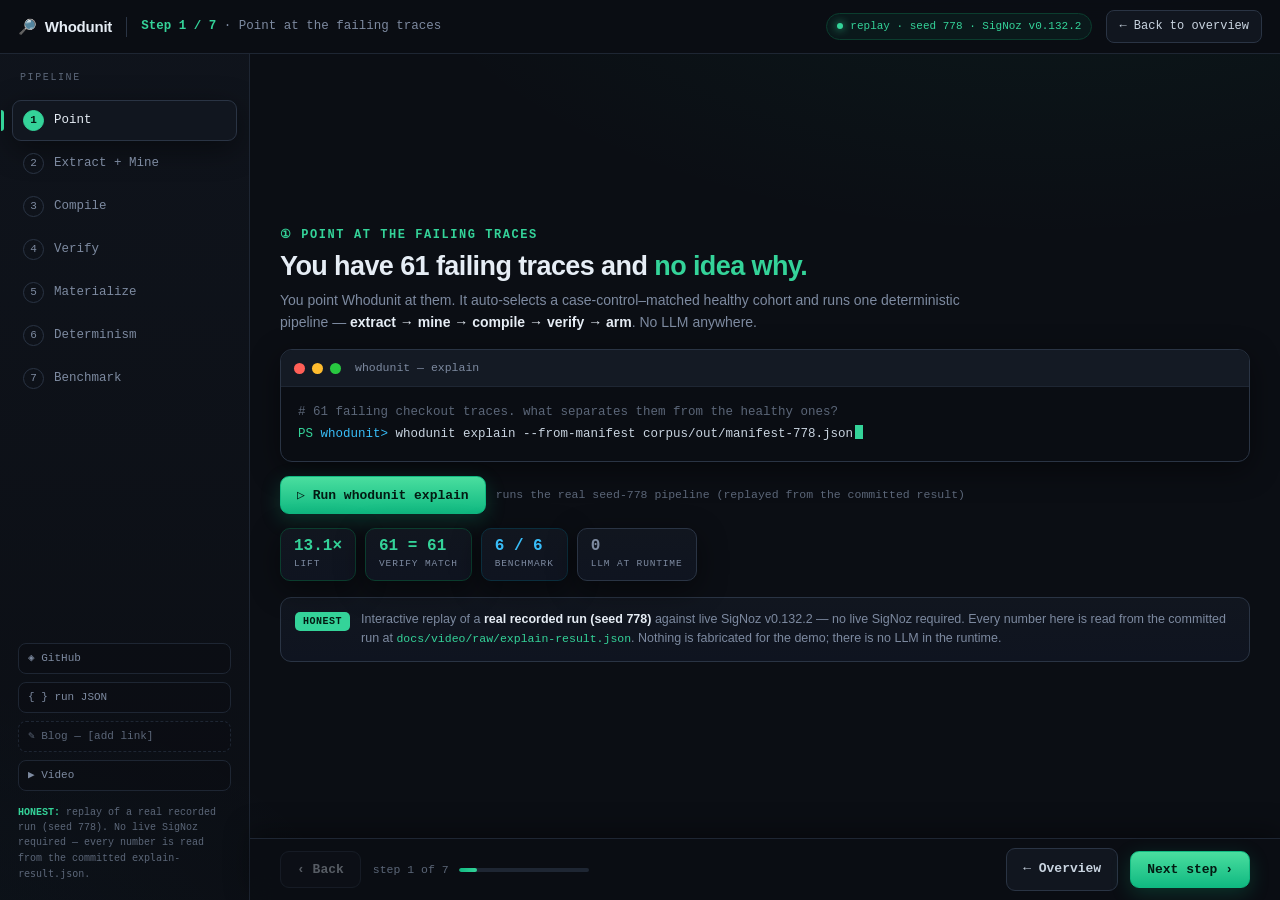
==== commit 043bcf1b: "links: wire the YouTube demo (youtu.be/myZlRwcpHIA) Replaces the placeholder chips in both replay pa" ====
--- a/replay/app.html
+++ b/replay/app.html
@@ -374,7 +374,7 @@
       <a href="https://github.com/wiz-abhi/WhodUnit" target="_blank" rel="noopener">◈ GitHub</a>
       <a href="data/explain-result.json" target="_blank" rel="noopener">{ } run JSON</a>
       <span class="ph" title="Fill in after publishing">✎ Blog — [add link]</span>
-      <span class="ph" title="Fill in after uploading">▶ Video — [add link]</span>
+      <a href="https://youtu.be/myZlRwcpHIA" target="_blank" rel="noopener">▶ Video</a>
     </div>
     <div class="rail-honest"><b>HONEST:</b> replay of a real recorded run (seed 778). No live SigNoz required — every number is read from the committed <code>explain-result.json</code>.</div>
   </aside>
@@ -441,7 +441,7 @@
           <p class="note">Rows marked <span style="color:var(--amber)">✗</span> are near-misses struck out: adding a duration bucket to the winning pair changes nothing (same 61 / 0), so they are dominated and pruned. Single-predicate candidates never even reach here — each appears in both cohorts.</p>
           <details class="shotbox">
             <summary>the same board, as the CLI actually printed it</summary>
-            <img src="assets/elimination-board.png" alt="The Whodunit CLI elimination board" loading="lazy" />
+            <img src="assets/elimination-board.png" alt="The Whodunit CLI elimination board" />
           </details>
         </section>
 
@@ -496,7 +496,7 @@
             <div class="permalink" id="permBox"></div>
             <a class="btn cyan" id="permOpen" href="#" target="_blank" rel="noopener" style="display:inline-block;margin-top:11px;text-decoration:none;">↗ Open in a real SigNoz UI</a>
             <p class="note">This is the exact link Whodunit emitted (from <code>docs/video/raw/permalink.txt</code>). It resolves against a running SigNoz at <b style="color:var(--cyan)">localhost:8080</b> — the dev stack the run was recorded on — so it opens a real Trace Explorer, not a mock.</p>
-            <div class="shot"><img src="assets/operator-probe.png" alt="Trace-operator query executing in the SigNoz Query Builder" loading="lazy" /><div class="cap">the compiled (A ⇒ B) &amp;&amp; NOT C running live in the SigNoz Query Builder</div></div>
+            <div class="shot"><img src="assets/operator-probe.png" alt="Trace-operator query executing in the SigNoz Query Builder" /><div class="cap">the compiled (A ⇒ B) &amp;&amp; NOT C running live in the SigNoz Query Builder</div></div>
           </div>
           <div class="tpane" data-t="alert">
             <div class="firing-pill"><span class="d"></span>FIRING · <span class="sev">critical</span> · caught at POST /whodunit (4,282 B)</div>
@@ -505,7 +505,7 @@
               <div class="json" id="webhookBox"></div>
             </details>
             <p class="note">Real captured webhook body from <code>docs/video/raw/webhook.log</code> — a v2alpha1 rule on the compiled discriminator delivered end-to-end.</p>
-            <div class="shot"><img src="assets/alert-firing.png" alt="The armed rule in SigNoz breaching both thresholds, and the delivered webhook body" loading="lazy" /><div class="cap">the armed rule breaching WARN + CRIT thresholds → the delivered webhook</div></div>
+            <div class="shot"><img src="assets/alert-firing.png" alt="The armed rule in SigNoz breaching both thresholds, and the delivered webhook body" /><div class="cap">the armed rule breaching WARN + CRIT thresholds → the delivered webhook</div></div>
           </div>
         </section>
 
@@ -538,7 +538,7 @@
           <p class="note">The flagship replay above is <b>seed 778</b> (61 bad traces). The benchmark aggregates six scenarios at their own seeds 101–106 — e.g. <code>conditional_dep</code> at seed 101 has 89 bad traces. Counts vary with seed; the invariants do not. Full table: <a href="https://github.com/wiz-abhi/WhodUnit/blob/main/benchmark/REPORT.md" target="_blank" rel="noopener">benchmark/REPORT.md</a>.</p>
           <details class="shotbox">
             <summary>the benchmark as the harness printed it</summary>
-            <img src="assets/benchmark.png" alt="The Whodunit six-scenario benchmark output" loading="lazy" />
+            <img src="assets/benchmark.png" alt="The Whodunit six-scenario benchmark output" />
           </details>
         </section>
 
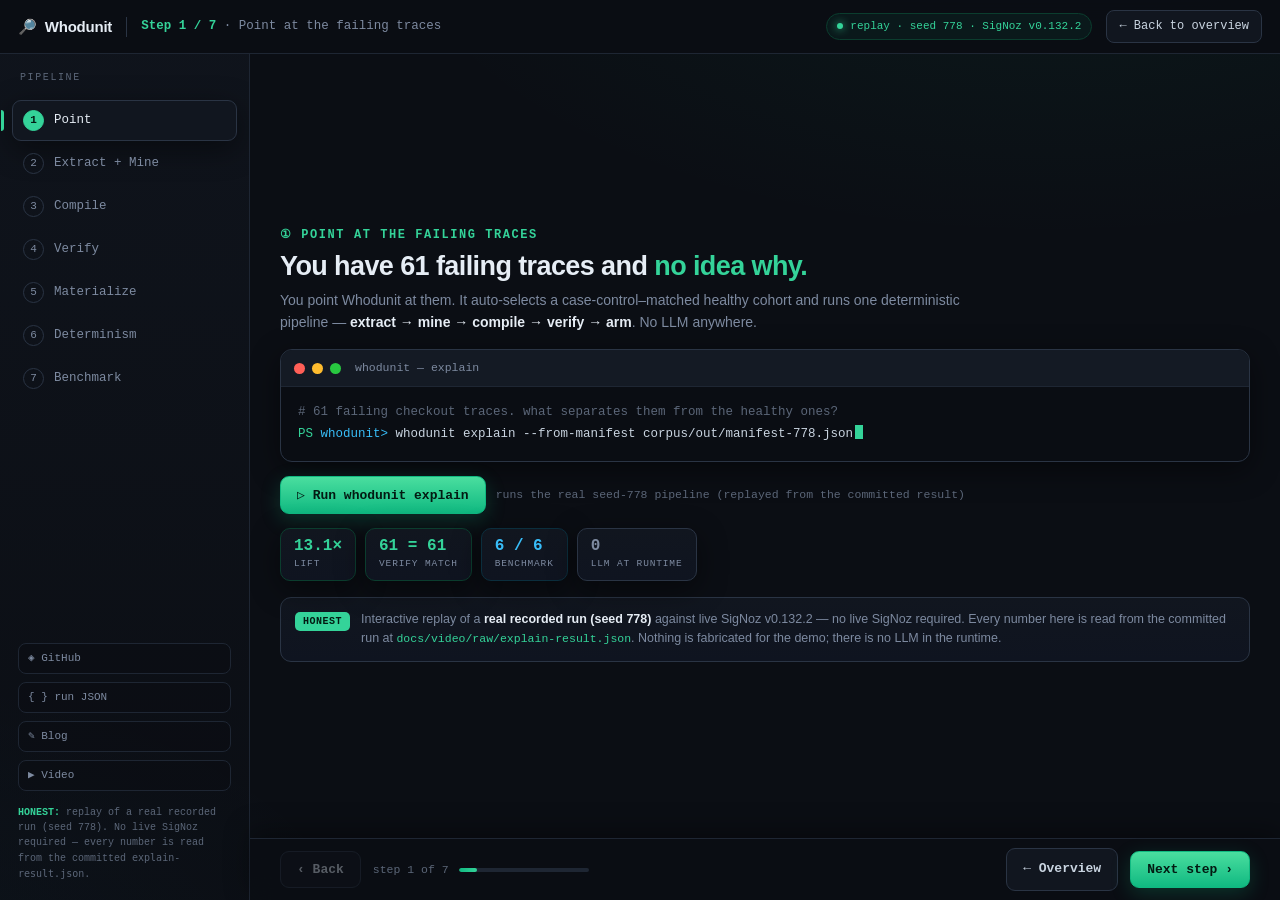
==== commit 19376822: "blog live: wire Medium link into replay pages; finalize form answers - Replace the two 'Blog — [add " ====
--- a/replay/app.html
+++ b/replay/app.html
@@ -373,7 +373,7 @@
     <div class="rail-foot">
       <a href="https://github.com/wiz-abhi/WhodUnit" target="_blank" rel="noopener">◈ GitHub</a>
       <a href="data/explain-result.json" target="_blank" rel="noopener">{ } run JSON</a>
-      <span class="ph" title="Fill in after publishing">✎ Blog — [add link]</span>
+      <a href="https://medium.com/@abhishekg8318/whodunit-compiling-a-root-cause-finding-back-into-a-signoz-query-you-own-d83bece7f422" target="_blank" rel="noopener">✎ Blog</a>
       <a href="https://youtu.be/myZlRwcpHIA" target="_blank" rel="noopener">▶ Video</a>
     </div>
     <div class="rail-honest"><b>HONEST:</b> replay of a real recorded run (seed 778). No live SigNoz required — every number is read from the committed <code>explain-result.json</code>.</div>
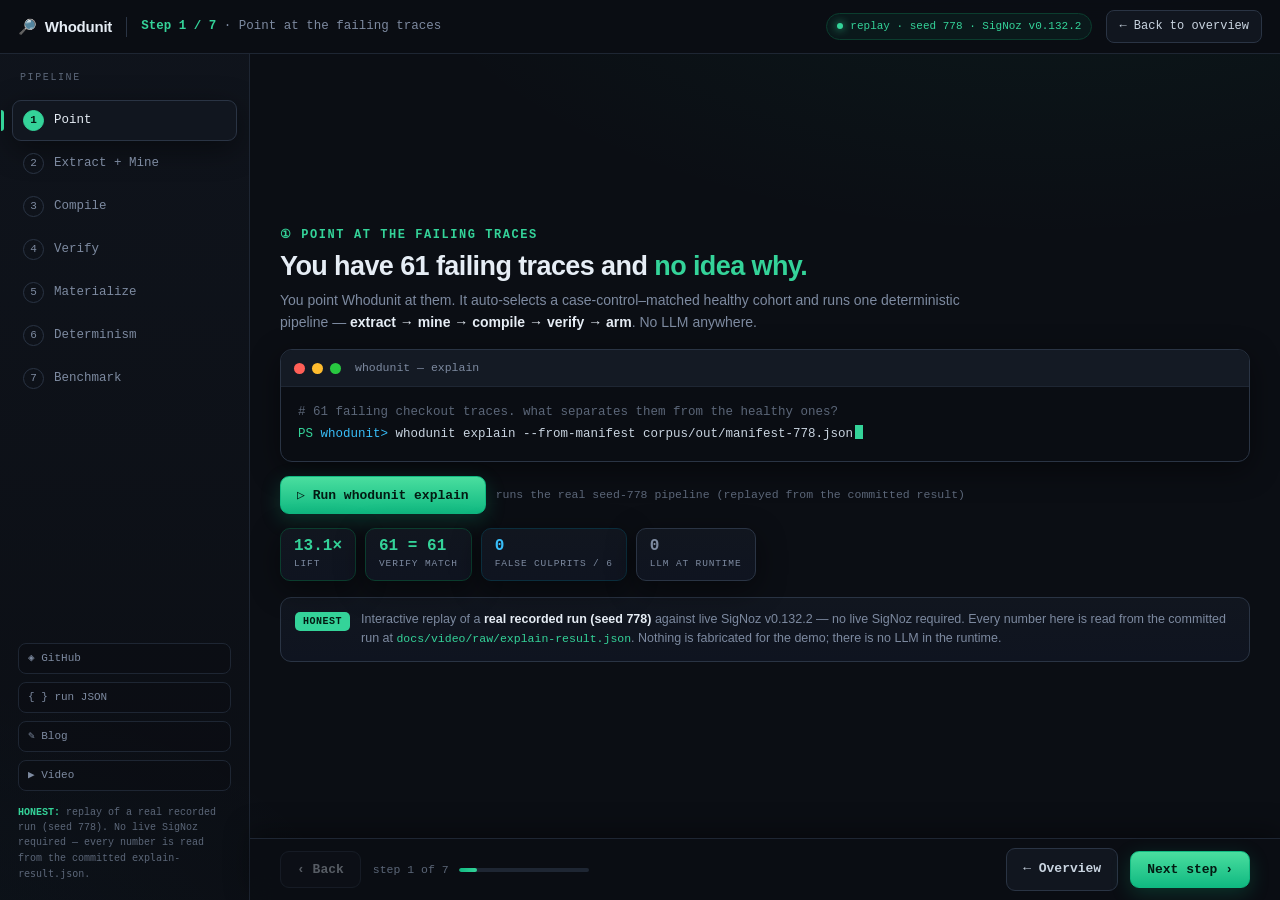
==== commit 0b61d544: "replay: reframe '6/6' to 'zero false culprits across six'; caption survivors Match the README/blog h" ====
--- a/replay/app.html
+++ b/replay/app.html
@@ -405,7 +405,7 @@
           <div class="chips">
             <div class="chip c-green"><span class="cv">13.1×</span><span class="cl">lift</span></div>
             <div class="chip c-green"><span class="cv">61 = 61</span><span class="cl">verify match</span></div>
-            <div class="chip c-blue"><span class="cv">6 / 6</span><span class="cl">benchmark</span></div>
+            <div class="chip c-blue"><span class="cv">0</span><span class="cl">false culprits / 6</span></div>
             <div class="chip c-dim"><span class="cv">0</span><span class="cl">LLM at runtime</span></div>
           </div>
           <div class="honest-inline">
@@ -438,7 +438,7 @@
               <span class="cost">cost meter: one scan, <b id="rowsN" style="color:var(--cyan)">163,464</b> rows, <b id="msN" style="color:var(--cyan)">1,843</b> ms</span>
             </div>
           </div>
-          <p class="note">Rows marked <span style="color:var(--amber)">✗</span> are near-misses struck out: adding a duration bucket to the winning pair changes nothing (same 61 / 0), so they are dominated and pruned. Single-predicate candidates never even reach here — each appears in both cohorts.</p>
+          <p class="note">The six survivors are <b>one discriminator in six equivalent encodings</b> (edge vs span for the retry, three ways to name the missing flag-service) — all at the same 61 / 0; the highlighted winner is the one that compiles cleanest. Rows marked <span style="color:var(--amber)">✗</span> are near-misses struck out: adding a duration bucket to the winning pair changes nothing (same 61 / 0), so they are dominated and pruned. Single-predicate candidates never even reach here — each appears in both cohorts.</p>
           <details class="shotbox">
             <summary>the same board, as the CLI actually printed it</summary>
             <img src="assets/elimination-board.png" alt="The Whodunit CLI elimination board" />
@@ -526,7 +526,7 @@
 
         <!-- 6 · BENCHMARK -->
         <section class="screen" data-step="6">
-          <h2>⑦ Benchmark — 6 / 6, honestly scored</h2>
+          <h2>⑦ Benchmark — zero false culprits across six</h2>
           <p class="lead">Six scenarios run live against the stack, each scored against a machine-checkable ground-truth manifest, with a properly-implemented BubbleUp-style flat baseline for comparison. Whodunit nails the conjunction the baseline can't see, ties on single-feature faults (their home turf), and takes the honesty path — abstain / partial, never a false culprit — where a confident answer would be wrong.</p>
           <div class="bench-wrap">
             <table class="bench">
@@ -534,7 +534,7 @@
               <tbody id="benchBody"></tbody>
             </table>
           </div>
-          <div class="bench-tot">6 / 6 scenarios pass · recall stays 1.00 on every expressible fault · baseline never clears the 0.80 precision gate on the conjunction</div>
+          <div class="bench-tot"><b>Zero false culprits across six</b> — one conjunction no flat tool can express, an honest tie, two correct abstentions, one below-confidence partial · recall stays 1.00 on every expressible fault · the baseline never clears the 0.80 precision gate on the conjunction <span style="opacity:.6">(6/6 by the scorecard)</span></div>
           <p class="note">The flagship replay above is <b>seed 778</b> (61 bad traces). The benchmark aggregates six scenarios at their own seeds 101–106 — e.g. <code>conditional_dep</code> at seed 101 has 89 bad traces. Counts vary with seed; the invariants do not. Full table: <a href="https://github.com/wiz-abhi/WhodUnit/blob/main/benchmark/REPORT.md" target="_blank" rel="noopener">benchmark/REPORT.md</a>.</p>
           <details class="shotbox">
             <summary>the benchmark as the harness printed it</summary>
@@ -596,7 +596,7 @@
   "Verify — mined vs the live engine",
   "Materialize — the artifact, not a paragraph",
   "Determinism — same input, same verdict",
-  "Benchmark — 6 / 6, honestly scored"
+  "Benchmark — zero false culprits across six"
 ];
 let cur = 0, maxSeen = 0;
 
